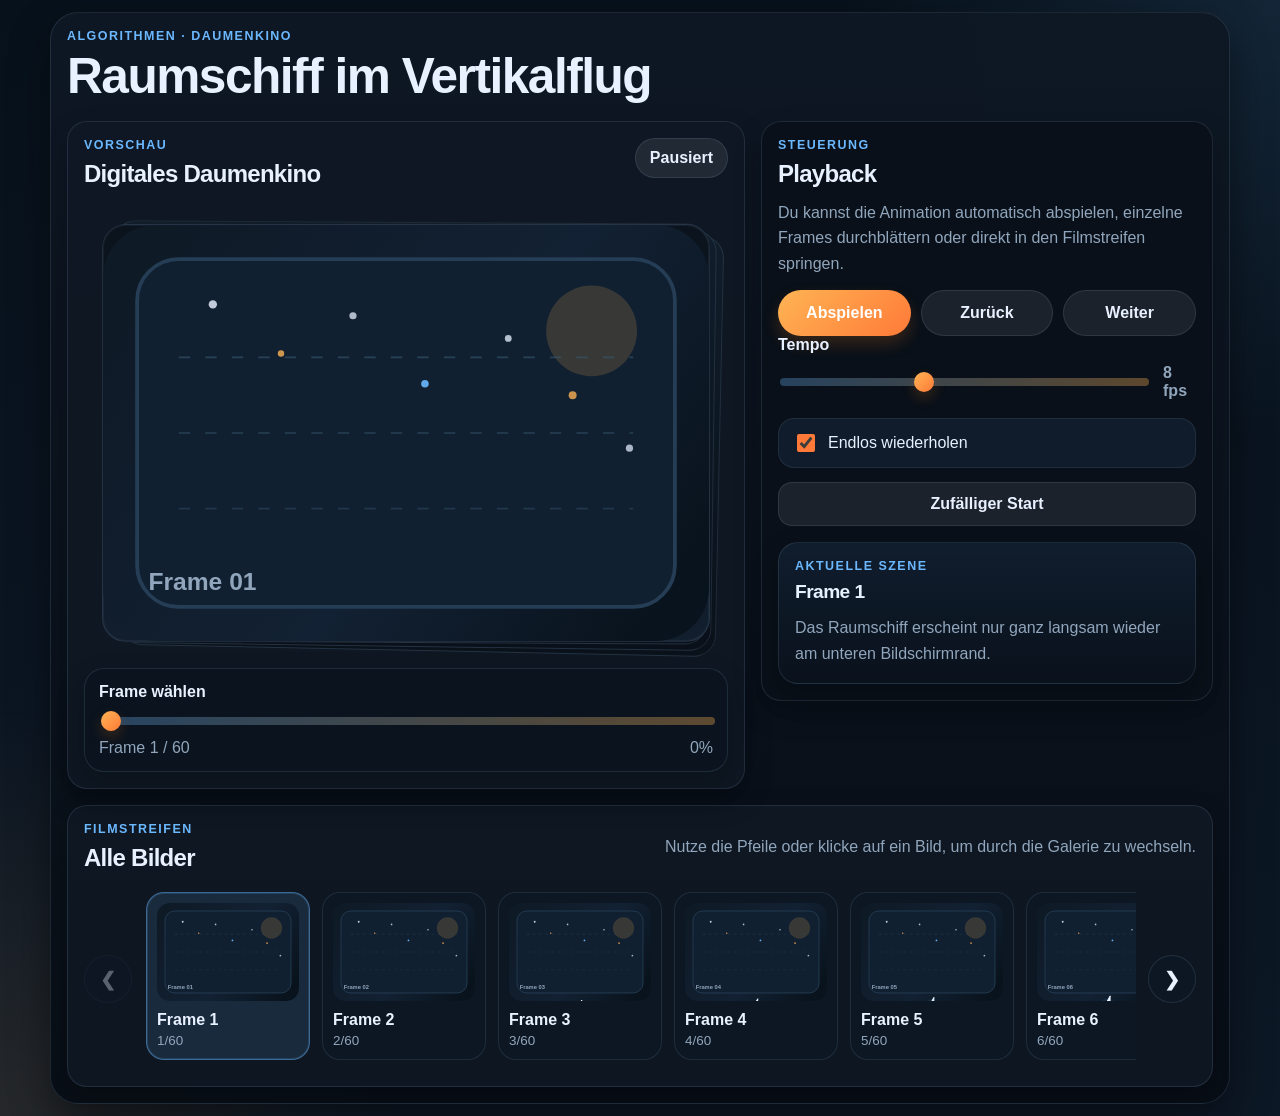
==== Algorithmen/Daumenkino/index.html @ 76a44354 "Daumenkino Raumschiff" ====
<!DOCTYPE html>
<html lang="de">
<head>
  <meta charset="UTF-8">
  <meta name="viewport" content="width=device-width, initial-scale=1.0">
  <title>Daumenkino Simulation</title>
  <link rel="stylesheet" href="styles.css">
</head>
<body>
  <main class="shell">
    <header class="hero">
      <div class="hero-copy">
        <p class="eyebrow">Algorithmen · Daumenkino</p>
        <h1>Raumschiff im Vertikalflug</h1>
      </div>
    </header>

    <section class="workspace">
      <article class="stage-card">
        <div class="section-heading">
          <div>
            <p class="section-label">Vorschau</p>
            <h2>Digitales Daumenkino</h2>
          </div>
          <div class="status-pill" id="statusPill">Pausiert</div>
        </div>

        <div class="flipbook">
          <div class="page-stack" aria-hidden="true">
            <span></span>
            <span></span>
            <span></span>
          </div>

          <div class="frame-shell">
            <img id="frameImage" src="assets/frames/frame-01.svg" alt="Frame 1 des Daumenkinos">
          </div>
        </div>

        <div class="scrubber-card">
          <label class="control-label" for="frameSlider">Frame wählen</label>
          <input class="range-slider" id="frameSlider" type="range" min="1" max="60" value="1">
          <div class="scrubber-meta">
            <span id="frameLabel">Frame 1 / 60</span>
            <span id="progressLabel">0%</span>
          </div>
        </div>
      </article>

      <aside class="control-card">
        <div class="section-heading compact">
          <div>
            <p class="section-label">Steuerung</p>
            <h2>Playback</h2>
          </div>
        </div>

        <p class="panel-copy">Du kannst die Animation automatisch abspielen, einzelne Frames durchblättern oder direkt in den Filmstreifen springen.</p>

        <div class="control-grid">
          <button class="action-button accent" id="playButton" type="button">Abspielen</button>
          <button class="action-button secondary" id="prevButton" type="button">Zurück</button>
          <button class="action-button secondary" id="nextButton" type="button">Weiter</button>
        </div>

        <label class="control-label" for="speedSlider">Tempo</label>
        <div class="speed-row">
          <input class="range-slider" id="speedSlider" type="range" min="3" max="16" value="8">
          <strong id="speedValue">8 fps</strong>
        </div>

        <label class="toggle-row" for="loopToggle">
          <input id="loopToggle" type="checkbox" checked>
          <span>Endlos wiederholen</span>
        </label>

        <button class="ghost-button" id="randomButton" type="button">Zufälliger Start</button>

        <div class="note-card">
          <p class="section-label">Aktuelle Szene</p>
          <h3 id="sceneTitle">Frame 1</h3>
          <p id="sceneDescription">Das Raumschiff erscheint nur ganz langsam wieder am unteren Bildschirmrand.</p>
        </div>
      </aside>
    </section>

    <section class="strip-card">
      <div class="section-heading compact">
        <div>
          <p class="section-label">Filmstreifen</p>
          <h2>Alle Bilder</h2>
        </div>
        <p class="strip-copy">Nutze die Pfeile oder klicke auf ein Bild, um durch die Galerie zu wechseln.</p>
      </div>

      <div class="gallery-strip">
        <button class="gallery-arrow" id="galleryPrevButton" type="button" aria-label="Vorheriges Bild">&#10094;</button>
        <div class="thumbnail-viewport">
          <div class="thumbnail-strip" id="thumbnailStrip" aria-label="Daumenkino Frames"></div>
        </div>
        <button class="gallery-arrow" id="galleryNextButton" type="button" aria-label="Nächstes Bild">&#10095;</button>
      </div>
    </section>
  </main>

  <script src="script.js" defer></script>
</body>
</html>
---- Algorithmen/Daumenkino/styles.css ----
:root {
  color-scheme: dark;
  --bg-top: #07111b;
  --bg-bottom: #0d1826;
  --panel: rgba(15, 24, 36, 0.94);
  --panel-strong: rgba(10, 17, 26, 0.98);
  --ink: #e8f1ff;
  --muted: #91a6bc;
  --accent: #ffb454;
  --accent-strong: #ff7a38;
  --target: #6bb8ff;
  --target-strong: #2d73b9;
  --grid: #37536a;
  --grid-strong: #88a6c0;
  --card-border: rgba(136, 170, 201, 0.16);
  --shadow: 0 18px 42px rgba(0, 0, 0, 0.42);
  --surface-soft: #132132;
  --surface-strong: #0d1723;
  --surface-input: #0f1a27;
  --radius-xl: 28px;
  --radius-lg: 20px;
  --radius-md: 14px;
}

* {
  box-sizing: border-box;
}

html {
  scroll-behavior: smooth;
}

body {
  margin: 0;
  min-height: 100vh;
  font-family: "Avenir Next", "Trebuchet MS", "Segoe UI", sans-serif;
  color: var(--ink);
  background:
    radial-gradient(circle at top right, rgba(107, 184, 255, 0.12), transparent 26%),
    radial-gradient(circle at bottom left, rgba(255, 180, 84, 0.1), transparent 24%),
    linear-gradient(180deg, var(--bg-top), var(--bg-bottom));
}

.shell {
  width: min(1180px, calc(100% - 24px));
  margin: 12px auto;
  padding: 16px;
  border-radius: var(--radius-xl);
  background: linear-gradient(180deg, rgba(14, 24, 36, 0.96), rgba(8, 14, 22, 0.96));
  border: 1px solid var(--card-border);
  box-shadow: var(--shadow);
  backdrop-filter: blur(8px);
}

.hero,
.workspace,
.strip-card {
  animation: rise 340ms ease;
}

.hero {
  display: flex;
  align-items: center;
  justify-content: space-between;
  gap: 18px;
  margin-bottom: 18px;
}

.hero-copy {
  max-width: 720px;
}

.eyebrow,
.section-label {
  margin: 0 0 8px;
  color: var(--target);
  text-transform: uppercase;
  letter-spacing: 0.12em;
  font-size: 0.78rem;
  font-weight: 800;
}

.hero h1,
.section-heading h2,
.note-card h3 {
  margin: 0;
  letter-spacing: -0.03em;
}

.hero h1 {
  font-size: clamp(2rem, 4vw, 3.1rem);
  line-height: 1.04;
}

.hero-text,
.panel-copy,
.strip-copy,
#sceneDescription {
  margin: 12px 0 0;
  color: var(--muted);
  line-height: 1.6;
}

.hero-stats {
  display: flex;
  flex-wrap: wrap;
  gap: 12px;
}

.stat-chip,
.stage-card,
.control-card,
.strip-card,
.scrubber-card,
.note-card {
  border-radius: var(--radius-lg);
  background: var(--panel);
  border: 1px solid var(--card-border);
  box-shadow: 0 12px 28px rgba(0, 0, 0, 0.22);
}

.stat-chip {
  min-width: 120px;
  padding: 16px 18px;
  text-align: left;
}

.stat-chip strong {
  display: block;
  font-size: 1.25rem;
}

.stat-chip span {
  color: var(--muted);
  font-size: 0.92rem;
}

.workspace {
  display: grid;
  grid-template-columns: minmax(0, 1.2fr) minmax(320px, 0.8fr);
  gap: 16px;
  align-items: start;
}

.stage-card,
.control-card,
.strip-card {
  padding: 16px;
}

.control-card {
  background: var(--panel-strong);
}

.section-heading {
  display: flex;
  align-items: start;
  justify-content: space-between;
  gap: 12px;
}

.section-heading.compact {
  margin-bottom: 12px;
}

.status-pill {
  padding: 10px 14px;
  border-radius: 999px;
  background: rgba(255, 255, 255, 0.08);
  border: 1px solid rgba(136, 170, 201, 0.16);
  font-weight: 800;
  color: var(--ink);
}

.status-pill.playing {
  color: #fff;
  background: linear-gradient(135deg, var(--accent), var(--accent-strong));
  box-shadow: 0 8px 16px rgba(212, 111, 21, 0.2);
}

.flipbook {
  position: relative;
  margin-top: 18px;
  padding: 18px 18px 8px;
}

.page-stack {
  position: absolute;
  inset: 12px 24px 12px 24px;
}

.page-stack span {
  position: absolute;
  inset: 0;
  border-radius: 22px;
  background: linear-gradient(180deg, rgba(17, 29, 43, 0.95), rgba(10, 17, 26, 0.95));
  border: 1px solid rgba(136, 170, 201, 0.16);
}

.page-stack span:nth-child(1) {
  transform: translate(16px, 12px) rotate(1.2deg);
}

.page-stack span:nth-child(2) {
  transform: translate(10px, 8px) rotate(0.8deg);
}

.page-stack span:nth-child(3) {
  transform: translate(4px, 4px) rotate(0.3deg);
}

.frame-shell {
  position: relative;
  z-index: 1;
  overflow: hidden;
  border-radius: 24px;
  background: linear-gradient(180deg, rgba(11, 19, 29, 0.98), rgba(18, 31, 46, 0.98));
  border: 1px solid rgba(136, 170, 201, 0.16);
  box-shadow: inset 0 0 0 1px rgba(136, 170, 201, 0.08);
}

.frame-shell img {
  display: block;
  width: 100%;
  height: auto;
  aspect-ratio: 16 / 11;
  object-fit: cover;
}

.scrubber-card {
  margin-top: 18px;
  padding: 14px;
  background: rgba(9, 19, 29, 0.7);
}

.control-label {
  display: block;
  margin-bottom: 10px;
  font-weight: 800;
}

.range-slider {
  width: 100%;
  appearance: none;
  height: 8px;
  border-radius: 999px;
  background: linear-gradient(90deg, rgba(107, 184, 255, 0.3), rgba(255, 180, 84, 0.34));
  outline: none;
}

.range-slider::-webkit-slider-thumb {
  appearance: none;
  width: 20px;
  height: 20px;
  border-radius: 50%;
  border: 0;
  background: linear-gradient(135deg, var(--accent), var(--accent-strong));
  box-shadow: 0 6px 14px rgba(212, 111, 21, 0.24);
  cursor: pointer;
}

.range-slider::-moz-range-thumb {
  width: 20px;
  height: 20px;
  border-radius: 50%;
  border: 0;
  background: linear-gradient(135deg, var(--accent), var(--accent-strong));
  box-shadow: 0 6px 14px rgba(212, 111, 21, 0.24);
  cursor: pointer;
}

.scrubber-meta,
.speed-row {
  display: flex;
  align-items: center;
  justify-content: space-between;
  gap: 12px;
  margin-top: 10px;
  color: var(--muted);
}

.control-grid {
  display: grid;
  grid-template-columns: repeat(3, minmax(0, 1fr));
  gap: 10px;
  margin-top: 14px;
}

.action-button,
.ghost-button,
.thumbnail-button {
  border: 0;
  font: inherit;
  cursor: pointer;
  transition: transform 140ms ease, box-shadow 140ms ease, background 140ms ease, border-color 140ms ease;
}

.action-button:hover,
.ghost-button:hover,
.thumbnail-button:hover {
  transform: translateY(-1px);
}

.action-button {
  padding: 13px 14px;
  border-radius: 999px;
  font-weight: 800;
}

.action-button.accent {
  color: #fff;
  background: linear-gradient(135deg, var(--accent), var(--accent-strong));
  box-shadow: 0 8px 16px rgba(212, 111, 21, 0.22);
}

.action-button.secondary,
.ghost-button {
  color: var(--ink);
  background: rgba(255, 255, 255, 0.08);
  border: 1px solid rgba(136, 170, 201, 0.16);
}

.ghost-button {
  width: 100%;
  margin-top: 14px;
  padding: 12px 14px;
  border-radius: 14px;
  font-weight: 700;
}

.toggle-row {
  display: flex;
  align-items: center;
  gap: 10px;
  margin-top: 18px;
  padding: 12px 14px;
  border-radius: 16px;
  background: rgba(18, 31, 46, 0.9);
  border: 1px solid rgba(136, 170, 201, 0.12);
  cursor: pointer;
}

.toggle-row input {
  inline-size: 18px;
  block-size: 18px;
  accent-color: var(--accent-strong);
}

.note-card {
  margin-top: 16px;
  padding: 16px;
  background: linear-gradient(180deg, rgba(17, 31, 47, 0.95), rgba(10, 18, 28, 0.95));
}

.note-card h3 {
  margin-top: 4px;
  font-size: 1.2rem;
}

.strip-card {
  margin-top: 16px;
}

.gallery-strip {
  display: grid;
  grid-template-columns: auto minmax(0, 1fr) auto;
  gap: 12px;
  align-items: center;
  margin-top: 16px;
}

.thumbnail-viewport {
  min-width: 0;
  overflow: hidden;
}

.thumbnail-strip {
  display: flex;
  gap: 12px;
  overflow-x: auto;
  padding: 4px 2px 10px;
  scroll-behavior: smooth;
  scroll-snap-type: x proximity;
  scrollbar-width: none;
}

.thumbnail-strip::-webkit-scrollbar {
  display: none;
}

.gallery-arrow {
  display: inline-flex;
  align-items: center;
  justify-content: center;
  width: 48px;
  height: 48px;
  border: 1px solid rgba(136, 170, 201, 0.16);
  border-radius: 999px;
  background: rgba(14, 24, 36, 0.92);
  color: var(--ink);
  font: inherit;
  font-size: 1.2rem;
  font-weight: 800;
  cursor: pointer;
  transition: transform 140ms ease, background 140ms ease, border-color 140ms ease, opacity 140ms ease;
}

.gallery-arrow:hover {
  transform: translateY(-1px);
  background: rgba(107, 184, 255, 0.12);
  border-color: rgba(107, 184, 255, 0.3);
}

.gallery-arrow:disabled {
  opacity: 0.35;
  cursor: not-allowed;
  transform: none;
}

.thumbnail-button {
  flex: 0 0 clamp(136px, 16vw, 164px);
  padding: 10px;
  border-radius: 18px;
  text-align: left;
  background: rgba(14, 24, 36, 0.92);
  border: 1px solid rgba(136, 170, 201, 0.14);
  scroll-snap-align: center;
}

.thumbnail-button.active {
  background: rgba(107, 184, 255, 0.12);
  border-color: rgba(107, 184, 255, 0.45);
  box-shadow: inset 0 0 0 1px rgba(107, 184, 255, 0.16);
}

.thumbnail-button img {
  display: block;
  width: 100%;
  height: auto;
  border-radius: 12px;
  margin-bottom: 10px;
}

.thumbnail-button strong {
  display: block;
  margin-bottom: 2px;
  color: var(--ink);
}

.thumbnail-button span {
  color: var(--muted);
  font-size: 0.84rem;
}

@keyframes rise {
  from {
    opacity: 0;
    transform: translateY(8px);
  }

  to {
    opacity: 1;
    transform: translateY(0);
  }
}

@media (max-width: 1024px) {
  .workspace {
    grid-template-columns: 1fr;
  }
}

@media (max-width: 760px) {
  .shell {
    width: min(100%, calc(100% - 16px));
    margin: 8px auto 12px;
    padding: 14px;
    border-radius: 22px;
  }

  .hero {
    flex-direction: column;
    align-items: stretch;
  }

  .hero-stats {
    display: grid;
    grid-template-columns: repeat(3, minmax(0, 1fr));
  }

  .control-grid {
    grid-template-columns: 1fr;
  }

  .gallery-strip {
    grid-template-columns: 40px minmax(0, 1fr) 40px;
    gap: 8px;
  }

  .gallery-arrow {
    width: 40px;
    height: 40px;
  }
}

@media (max-width: 520px) {
  .hero-stats {
    grid-template-columns: 1fr;
  }

  .section-heading,
  .scrubber-meta,
  .speed-row {
    flex-direction: column;
    align-items: start;
  }
}
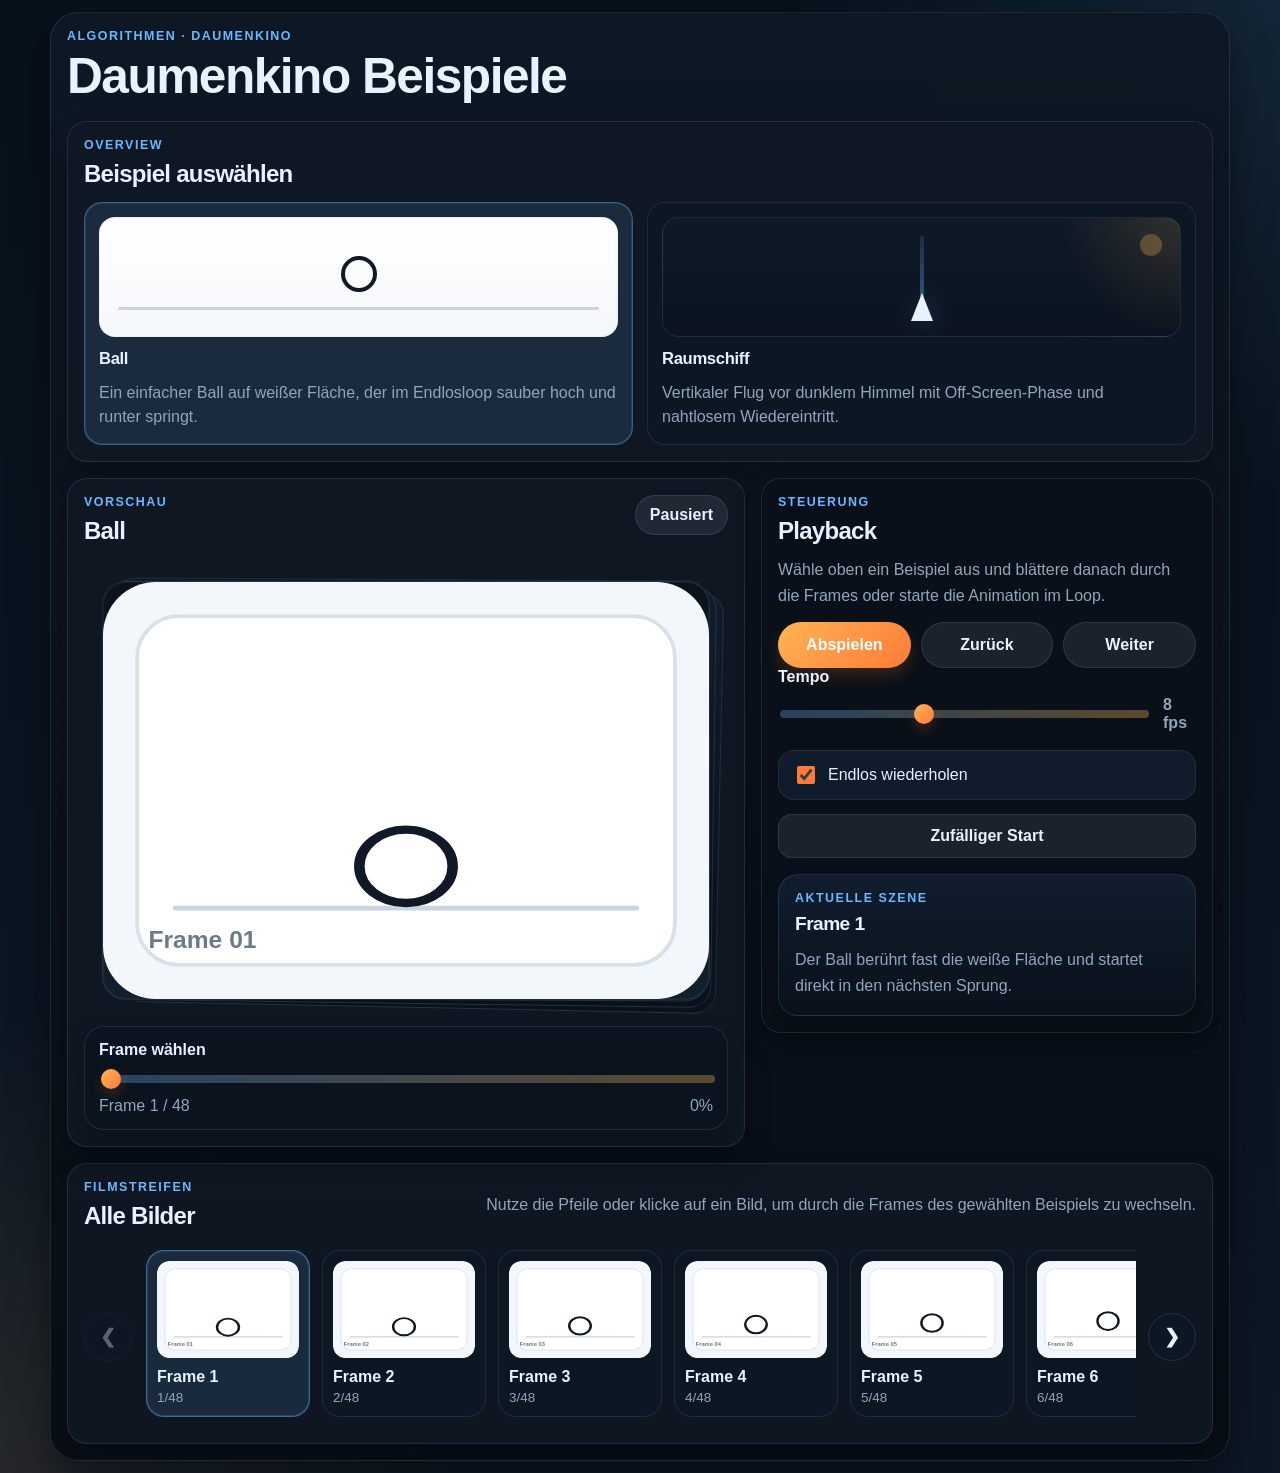
==== commit e131088f: "Kugel als Daumenkino Beispiel" ====
--- a/Algorithmen/Daumenkino/index.html
+++ b/Algorithmen/Daumenkino/index.html
@@ -3,7 +3,7 @@
 <head>
   <meta charset="UTF-8">
   <meta name="viewport" content="width=device-width, initial-scale=1.0">
-  <title>Daumenkino Simulation</title>
+  <title>Daumenkino Beispiele</title>
   <link rel="stylesheet" href="styles.css">
 </head>
 <body>
@@ -11,16 +11,46 @@
     <header class="hero">
       <div class="hero-copy">
         <p class="eyebrow">Algorithmen · Daumenkino</p>
-        <h1>Raumschiff im Vertikalflug</h1>
+        <h1>Daumenkino Beispiele</h1>
       </div>
     </header>
+
+    <section class="overview-card">
+      <div class="section-heading compact">
+        <div>
+          <p class="section-label">Overview</p>
+          <h2>Beispiel auswählen</h2>
+        </div>
+      </div>
+
+      <div class="example-grid" id="exampleGrid" aria-label="Daumenkino Beispiele">
+        <button class="example-card active" type="button" data-example="ball">
+          <div class="example-preview example-preview-ball" aria-hidden="true">
+            <span class="preview-ground"></span>
+            <span class="preview-ball"></span>
+          </div>
+          <strong>Ball</strong>
+          <span>Ein einfacher Ball auf weißer Fläche, der im Endlosloop sauber hoch und runter springt.</span>
+        </button>
+
+        <button class="example-card" type="button" data-example="spaceship">
+          <div class="example-preview example-preview-spaceship" aria-hidden="true">
+            <span class="preview-sun"></span>
+            <span class="preview-flight-path"></span>
+            <span class="preview-spaceship"></span>
+          </div>
+          <strong>Raumschiff</strong>
+          <span>Vertikaler Flug vor dunklem Himmel mit Off-Screen-Phase und nahtlosem Wiedereintritt.</span>
+        </button>
+      </div>
+    </section>
 
     <section class="workspace">
       <article class="stage-card">
         <div class="section-heading">
           <div>
             <p class="section-label">Vorschau</p>
-            <h2>Digitales Daumenkino</h2>
+            <h2 id="playerTitle">Ball</h2>
           </div>
           <div class="status-pill" id="statusPill">Pausiert</div>
         </div>
@@ -55,7 +85,7 @@
           </div>
         </div>
 
-        <p class="panel-copy">Du kannst die Animation automatisch abspielen, einzelne Frames durchblättern oder direkt in den Filmstreifen springen.</p>
+        <p class="panel-copy">Wähle oben ein Beispiel aus und blättere danach durch die Frames oder starte die Animation im Loop.</p>
 
         <div class="control-grid">
           <button class="action-button accent" id="playButton" type="button">Abspielen</button>
@@ -79,7 +109,7 @@
         <div class="note-card">
           <p class="section-label">Aktuelle Szene</p>
           <h3 id="sceneTitle">Frame 1</h3>
-          <p id="sceneDescription">Das Raumschiff erscheint nur ganz langsam wieder am unteren Bildschirmrand.</p>
+          <p id="sceneDescription">Der Ball berührt fast die weiße Fläche und startet direkt in den nächsten Sprung.</p>
         </div>
       </aside>
     </section>
@@ -90,7 +120,7 @@
           <p class="section-label">Filmstreifen</p>
           <h2>Alle Bilder</h2>
         </div>
-        <p class="strip-copy">Nutze die Pfeile oder klicke auf ein Bild, um durch die Galerie zu wechseln.</p>
+        <p class="strip-copy">Nutze die Pfeile oder klicke auf ein Bild, um durch die Frames des gewählten Beispiels zu wechseln.</p>
       </div>
 
       <div class="gallery-strip">
--- a/Algorithmen/Daumenkino/styles.css
+++ b/Algorithmen/Daumenkino/styles.css
@@ -53,6 +53,7 @@
 }
 
 .hero,
+.overview-card,
 .workspace,
 .strip-card {
   animation: rise 340ms ease;
@@ -68,6 +69,13 @@
 
 .hero-copy {
   max-width: 720px;
+}
+
+.overview-card,
+.stage-card,
+.control-card,
+.strip-card {
+  padding: 16px;
 }
 
 .eyebrow,
@@ -108,6 +116,7 @@
 }
 
 .stat-chip,
+.overview-card,
 .stage-card,
 .control-card,
 .strip-card,
@@ -135,17 +144,132 @@
   font-size: 0.92rem;
 }
 
+.overview-card {
+  margin-bottom: 16px;
+}
+
+.example-grid {
+  display: grid;
+  grid-template-columns: repeat(2, minmax(0, 1fr));
+  gap: 14px;
+  margin-top: 14px;
+}
+
+.example-card {
+  display: grid;
+  gap: 12px;
+  padding: 14px;
+  text-align: left;
+  border: 1px solid rgba(136, 170, 201, 0.14);
+  border-radius: 18px;
+  background: rgba(14, 24, 36, 0.92);
+  color: var(--ink);
+  font: inherit;
+  cursor: pointer;
+  transition: transform 140ms ease, background 140ms ease, border-color 140ms ease, box-shadow 140ms ease;
+}
+
+.example-card:hover {
+  transform: translateY(-1px);
+}
+
+.example-card.active {
+  background: rgba(107, 184, 255, 0.12);
+  border-color: rgba(107, 184, 255, 0.38);
+  box-shadow: inset 0 0 0 1px rgba(107, 184, 255, 0.14);
+}
+
+.example-card strong {
+  font-size: 1.04rem;
+  letter-spacing: -0.02em;
+}
+
+.example-card span {
+  color: var(--muted);
+  line-height: 1.55;
+}
+
+.example-preview {
+  position: relative;
+  min-height: 120px;
+  overflow: hidden;
+  border-radius: 16px;
+  border: 1px solid rgba(136, 170, 201, 0.14);
+}
+
+.example-preview-spaceship {
+  background:
+    radial-gradient(circle at top right, rgba(255, 180, 84, 0.14), transparent 22%),
+    linear-gradient(180deg, #0f1a27, #0b1320);
+}
+
+.preview-sun,
+.preview-flight-path,
+.preview-spaceship,
+.preview-ground,
+.preview-ball {
+  position: absolute;
+  display: block;
+}
+
+.preview-sun {
+  top: 16px;
+  right: 18px;
+  width: 22px;
+  height: 22px;
+  border-radius: 50%;
+  background: rgba(255, 180, 84, 0.28);
+}
+
+.preview-flight-path {
+  left: calc(50% - 2px);
+  top: 18px;
+  width: 4px;
+  height: 80px;
+  border-radius: 999px;
+  background: linear-gradient(180deg, rgba(107, 184, 255, 0.14), rgba(107, 184, 255, 0.45));
+}
+
+.preview-spaceship {
+  left: 50%;
+  bottom: 18px;
+  width: 0;
+  height: 0;
+  border-top: 11px solid transparent;
+  border-bottom: 11px solid transparent;
+  border-left: 28px solid #e8f1ff;
+  transform: translateX(-50%) rotate(-90deg);
+  filter: drop-shadow(0 4px 10px rgba(107, 184, 255, 0.18));
+}
+
+.example-preview-ball {
+  background: linear-gradient(180deg, #ffffff, #f4f7fb);
+}
+
+.preview-ground {
+  left: 18px;
+  right: 18px;
+  bottom: 26px;
+  height: 3px;
+  border-radius: 999px;
+  background: #cbd5e1;
+}
+
+.preview-ball {
+  left: calc(50% - 18px);
+  bottom: 44px;
+  width: 36px;
+  height: 36px;
+  border-radius: 50%;
+  border: 4px solid #111827;
+  background: transparent;
+}
+
 .workspace {
   display: grid;
   grid-template-columns: minmax(0, 1.2fr) minmax(320px, 0.8fr);
   gap: 16px;
   align-items: start;
-}
-
-.stage-card,
-.control-card,
-.strip-card {
-  padding: 16px;
 }
 
 .control-card {
@@ -465,6 +589,10 @@
 }
 
 @media (max-width: 1024px) {
+  .example-grid {
+    grid-template-columns: 1fr;
+  }
+
   .workspace {
     grid-template-columns: 1fr;
   }
@@ -483,11 +611,6 @@
     align-items: stretch;
   }
 
-  .hero-stats {
-    display: grid;
-    grid-template-columns: repeat(3, minmax(0, 1fr));
-  }
-
   .control-grid {
     grid-template-columns: 1fr;
   }
@@ -504,10 +627,6 @@
 }
 
 @media (max-width: 520px) {
-  .hero-stats {
-    grid-template-columns: 1fr;
-  }
-
   .section-heading,
   .scrubber-meta,
   .speed-row {
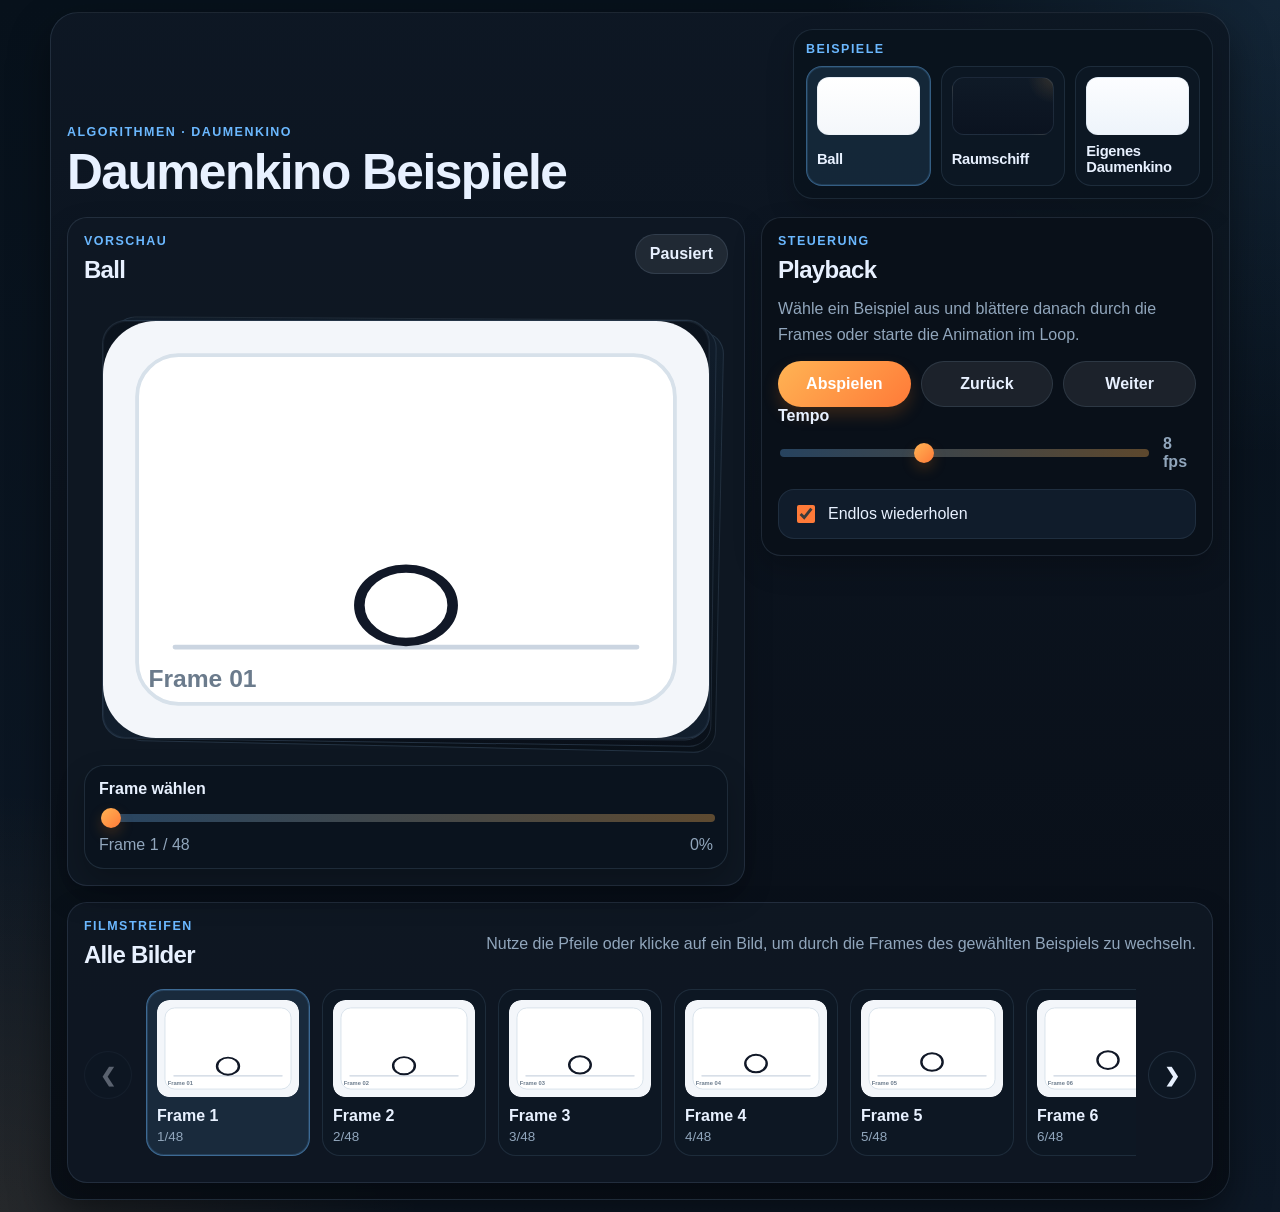
==== commit e43acfb1: "gif export eigenes Daumenkino" ====
--- a/Algorithmen/Daumenkino/index.html
+++ b/Algorithmen/Daumenkino/index.html
@@ -13,17 +13,10 @@
         <p class="eyebrow">Algorithmen · Daumenkino</p>
         <h1>Daumenkino Beispiele</h1>
       </div>
-    </header>
 
-    <section class="overview-card">
-      <div class="section-heading compact">
-        <div>
-          <p class="section-label">Overview</p>
-          <h2>Beispiel auswählen</h2>
-        </div>
-      </div>
-
-      <div class="example-grid" id="exampleGrid" aria-label="Daumenkino Beispiele">
+      <div class="hero-selector">
+        <p class="section-label">Beispiele</p>
+        <div class="example-grid example-grid-compact" id="exampleGrid" aria-label="Daumenkino Beispiele">
         <button class="example-card active" type="button" data-example="ball">
           <div class="example-preview example-preview-ball" aria-hidden="true">
             <span class="preview-ground"></span>
@@ -42,8 +35,19 @@
           <strong>Raumschiff</strong>
           <span>Vertikaler Flug vor dunklem Himmel mit Off-Screen-Phase und nahtlosem Wiedereintritt.</span>
         </button>
+
+        <button class="example-card" type="button" data-example="custom">
+          <div class="example-preview example-preview-custom" aria-hidden="true">
+            <span class="preview-custom-sheet"></span>
+            <span class="preview-custom-onion"></span>
+            <span class="preview-custom-stroke"></span>
+          </div>
+          <strong>Eigenes Daumenkino</strong>
+          <span>Zeichne deine eigenen Frames mit drei Farben, Radierer und transparenter Vorlage des letzten gespeicherten Bildes.</span>
+        </button>
+        </div>
       </div>
-    </section>
+    </header>
 
     <section class="workspace">
       <article class="stage-card">
@@ -85,7 +89,7 @@
           </div>
         </div>
 
-        <p class="panel-copy">Wähle oben ein Beispiel aus und blättere danach durch die Frames oder starte die Animation im Loop.</p>
+        <p class="panel-copy">Wähle ein Beispiel aus und blättere danach durch die Frames oder starte die Animation im Loop.</p>
 
         <div class="control-grid">
           <button class="action-button accent" id="playButton" type="button">Abspielen</button>
@@ -104,12 +108,51 @@
           <span>Endlos wiederholen</span>
         </label>
 
-        <button class="ghost-button" id="randomButton" type="button">Zufälliger Start</button>
+        <div class="custom-editor-card" id="customEditorCard" hidden>
+          <div class="section-heading compact">
+            <div>
+              <p class="section-label">Editor</p>
+              <h2>Eigenes Daumenkino</h2>
+            </div>
+            <div class="custom-meta" id="customFrameCount">0 Frames</div>
+          </div>
 
-        <div class="note-card">
-          <p class="section-label">Aktuelle Szene</p>
-          <h3 id="sceneTitle">Frame 1</h3>
-          <p id="sceneDescription">Der Ball berührt fast die weiße Fläche und startet direkt in den nächsten Sprung.</p>
+          <p class="panel-copy">Zeichne einen Frame, speichere ihn ab und starte direkt den nächsten. Der letzte gespeicherte Frame erscheint mit 25% Transparenz im Hintergrund.</p>
+
+          <div class="editor-surface">
+            <div class="editor-stack">
+              <canvas id="onionCanvas" width="320" height="220" aria-hidden="true"></canvas>
+              <canvas id="drawCanvas" width="320" height="220" aria-label="Zeichenfläche für eigenes Daumenkino"></canvas>
+            </div>
+          </div>
+
+          <div class="tool-palette" id="customToolPalette" aria-label="Werkzeuge">
+            <button class="tool-button active" type="button" data-tool="ink">
+              <span class="tool-swatch swatch-dark"></span>
+              Schwarz
+            </button>
+            <button class="tool-button" type="button" data-tool="blue">
+              <span class="tool-swatch swatch-blue"></span>
+              Blau
+            </button>
+            <button class="tool-button" type="button" data-tool="orange">
+              <span class="tool-swatch swatch-orange"></span>
+              Orange
+            </button>
+            <button class="tool-button" type="button" data-tool="erase">
+              <span class="tool-swatch swatch-erase"></span>
+              Radierer
+            </button>
+          </div>
+
+          <div class="custom-action-row">
+            <button class="action-button accent" id="saveCustomFrameButton" type="button">Frame speichern</button>
+            <button class="action-button secondary" id="downloadCustomGifButton" type="button">Als GIF herunterladen</button>
+            <button class="action-button secondary" id="clearCustomFrameButton" type="button">Zeichnung löschen</button>
+            <button class="action-button secondary" id="resetCustomFramesButton" type="button">Alles verwerfen</button>
+          </div>
+
+          <p class="mini-note" id="customEditorHint">Noch kein Frame gespeichert. Zeichne deinen ersten Frame und speichere ihn ab.</p>
         </div>
       </aside>
     </section>
--- a/Algorithmen/Daumenkino/styles.css
+++ b/Algorithmen/Daumenkino/styles.css
@@ -53,7 +53,6 @@
 }
 
 .hero,
-.overview-card,
 .workspace,
 .strip-card {
   animation: rise 340ms ease;
@@ -61,17 +60,31 @@
 
 .hero {
   display: flex;
-  align-items: center;
+  align-items: flex-end;
   justify-content: space-between;
   gap: 18px;
   margin-bottom: 18px;
 }
 
 .hero-copy {
-  max-width: 720px;
-}
-
-.overview-card,
+  flex: 1 1 auto;
+  max-width: 620px;
+}
+
+.hero-selector {
+  flex: 0 1 420px;
+  width: min(100%, 420px);
+  padding: 12px;
+  border-radius: var(--radius-lg);
+  background: rgba(9, 19, 29, 0.72);
+  border: 1px solid rgba(136, 170, 201, 0.14);
+  box-shadow: 0 12px 28px rgba(0, 0, 0, 0.18);
+}
+
+.hero-selector .section-label {
+  margin-bottom: 10px;
+}
+
 .stage-card,
 .control-card,
 .strip-card {
@@ -89,8 +102,7 @@
 }
 
 .hero h1,
-.section-heading h2,
-.note-card h3 {
+.section-heading h2 {
   margin: 0;
   letter-spacing: -0.03em;
 }
@@ -102,8 +114,7 @@
 
 .hero-text,
 .panel-copy,
-.strip-copy,
-#sceneDescription {
+.strip-copy {
   margin: 12px 0 0;
   color: var(--muted);
   line-height: 1.6;
@@ -116,12 +127,10 @@
 }
 
 .stat-chip,
-.overview-card,
 .stage-card,
 .control-card,
 .strip-card,
-.scrubber-card,
-.note-card {
+.scrubber-card {
   border-radius: var(--radius-lg);
   background: var(--panel);
   border: 1px solid var(--card-border);
@@ -144,15 +153,17 @@
   font-size: 0.92rem;
 }
 
-.overview-card {
-  margin-bottom: 16px;
-}
-
 .example-grid {
   display: grid;
-  grid-template-columns: repeat(2, minmax(0, 1fr));
+  grid-template-columns: repeat(auto-fit, minmax(220px, 1fr));
   gap: 14px;
   margin-top: 14px;
+}
+
+.example-grid-compact {
+  grid-template-columns: repeat(3, minmax(0, 1fr));
+  gap: 10px;
+  margin-top: 0;
 }
 
 .example-card {
@@ -189,6 +200,20 @@
   line-height: 1.55;
 }
 
+.hero-selector .example-card {
+  gap: 8px;
+  padding: 10px;
+  border-radius: 16px;
+}
+
+.hero-selector .example-card strong {
+  font-size: 0.92rem;
+}
+
+.hero-selector .example-card span {
+  display: none;
+}
+
 .example-preview {
   position: relative;
   min-height: 120px;
@@ -246,6 +271,15 @@
   background: linear-gradient(180deg, #ffffff, #f4f7fb);
 }
 
+.example-preview-custom {
+  background: linear-gradient(180deg, #fcfdff, #eef4fb);
+}
+
+.hero-selector .example-preview {
+  min-height: 58px;
+  border-radius: 12px;
+}
+
 .preview-ground {
   left: 18px;
   right: 18px;
@@ -263,6 +297,88 @@
   border-radius: 50%;
   border: 4px solid #111827;
   background: transparent;
+}
+
+.preview-custom-sheet {
+  inset: 14px 18px;
+  border-radius: 14px;
+  background: #ffffff;
+  border: 1px solid #d7e1ea;
+}
+
+.preview-custom-onion {
+  left: 44px;
+  top: 34px;
+  width: 56px;
+  height: 32px;
+  border-radius: 50%;
+  border: 4px solid rgba(107, 123, 140, 0.22);
+}
+
+.preview-custom-stroke {
+  left: 98px;
+  top: 40px;
+  width: 92px;
+  height: 24px;
+  border-bottom: 4px solid #111827;
+  border-left: 4px solid #111827;
+  border-radius: 0 0 0 18px;
+  transform: rotate(-8deg);
+}
+
+.hero-selector .preview-ground {
+  left: 12px;
+  right: 12px;
+  bottom: 12px;
+}
+
+.hero-selector .preview-ball {
+  left: calc(50% - 11px);
+  bottom: 18px;
+  width: 22px;
+  height: 22px;
+  border-width: 3px;
+}
+
+.hero-selector .preview-sun {
+  top: 8px;
+  right: 10px;
+  width: 12px;
+  height: 12px;
+}
+
+.hero-selector .preview-flight-path {
+  top: 8px;
+  width: 3px;
+  height: 38px;
+}
+
+.hero-selector .preview-spaceship {
+  bottom: 8px;
+  border-top-width: 7px;
+  border-bottom-width: 7px;
+  border-left-width: 18px;
+}
+
+.hero-selector .preview-custom-sheet {
+  inset: 8px 10px;
+}
+
+.hero-selector .preview-custom-onion {
+  left: 22px;
+  top: 18px;
+  width: 28px;
+  height: 16px;
+  border-width: 3px;
+}
+
+.hero-selector .preview-custom-stroke {
+  left: 50px;
+  top: 20px;
+  width: 42px;
+  height: 12px;
+  border-bottom-width: 3px;
+  border-left-width: 3px;
 }
 
 .workspace {
@@ -411,7 +527,6 @@
 }
 
 .action-button,
-.ghost-button,
 .thumbnail-button {
   border: 0;
   font: inherit;
@@ -420,7 +535,6 @@
 }
 
 .action-button:hover,
-.ghost-button:hover,
 .thumbnail-button:hover {
   transform: translateY(-1px);
 }
@@ -437,19 +551,10 @@
   box-shadow: 0 8px 16px rgba(212, 111, 21, 0.22);
 }
 
-.action-button.secondary,
-.ghost-button {
+.action-button.secondary {
   color: var(--ink);
   background: rgba(255, 255, 255, 0.08);
   border: 1px solid rgba(136, 170, 201, 0.16);
-}
-
-.ghost-button {
-  width: 100%;
-  margin-top: 14px;
-  padding: 12px 14px;
-  border-radius: 14px;
-  font-weight: 700;
 }
 
 .toggle-row {
@@ -470,15 +575,126 @@
   accent-color: var(--accent-strong);
 }
 
-.note-card {
+.custom-editor-card {
   margin-top: 16px;
   padding: 16px;
+  border-radius: var(--radius-lg);
   background: linear-gradient(180deg, rgba(17, 31, 47, 0.95), rgba(10, 18, 28, 0.95));
-}
-
-.note-card h3 {
-  margin-top: 4px;
-  font-size: 1.2rem;
+  border: 1px solid rgba(136, 170, 201, 0.12);
+}
+
+.custom-meta {
+  padding: 10px 12px;
+  border-radius: 999px;
+  background: rgba(255, 255, 255, 0.08);
+  border: 1px solid rgba(136, 170, 201, 0.16);
+  color: var(--ink);
+  font-size: 0.9rem;
+  font-weight: 800;
+}
+
+.editor-surface {
+  margin-top: 14px;
+  padding: 10px;
+  border-radius: 18px;
+  background: rgba(9, 19, 29, 0.65);
+  border: 1px solid rgba(136, 170, 201, 0.12);
+}
+
+.editor-stack {
+  position: relative;
+  width: 100%;
+  aspect-ratio: 16 / 11;
+  overflow: hidden;
+  border-radius: 16px;
+  background: #ffffff;
+  box-shadow: inset 0 0 0 1px rgba(215, 225, 234, 0.9);
+}
+
+.editor-stack canvas {
+  position: absolute;
+  inset: 0;
+  width: 100%;
+  height: 100%;
+  display: block;
+}
+
+#onionCanvas {
+  pointer-events: none;
+}
+
+#drawCanvas {
+  cursor: crosshair;
+  touch-action: none;
+}
+
+.tool-palette {
+  display: flex;
+  flex-wrap: wrap;
+  gap: 10px;
+  margin-top: 14px;
+}
+
+.tool-button {
+  display: inline-flex;
+  align-items: center;
+  gap: 8px;
+  padding: 10px 12px;
+  border-radius: 999px;
+  border: 1px solid rgba(136, 170, 201, 0.16);
+  background: rgba(255, 255, 255, 0.08);
+  color: var(--ink);
+  font: inherit;
+  font-weight: 700;
+  cursor: pointer;
+  transition: transform 140ms ease, background 140ms ease, border-color 140ms ease;
+}
+
+.tool-button:hover {
+  transform: translateY(-1px);
+}
+
+.tool-button.active {
+  background: rgba(107, 184, 255, 0.12);
+  border-color: rgba(107, 184, 255, 0.36);
+}
+
+.tool-swatch {
+  width: 16px;
+  height: 16px;
+  border-radius: 50%;
+  display: inline-block;
+}
+
+.swatch-dark {
+  background: #111827;
+}
+
+.swatch-blue {
+  background: #2563eb;
+}
+
+.swatch-orange {
+  background: #f97316;
+}
+
+.swatch-erase {
+  border: 2px solid #e8f1ff;
+  border-radius: 4px;
+  background: linear-gradient(135deg, transparent 42%, #e8f1ff 42%, #e8f1ff 58%, transparent 58%);
+}
+
+.custom-action-row {
+  display: grid;
+  grid-template-columns: repeat(auto-fit, minmax(150px, 1fr));
+  gap: 10px;
+  margin-top: 14px;
+}
+
+.mini-note {
+  margin: 10px 0 0;
+  color: var(--muted);
+  line-height: 1.5;
 }
 
 .strip-card {
@@ -510,6 +726,15 @@
 
 .thumbnail-strip::-webkit-scrollbar {
   display: none;
+}
+
+.thumbnail-empty {
+  min-width: 100%;
+  padding: 18px;
+  border-radius: 16px;
+  border: 1px dashed rgba(136, 170, 201, 0.2);
+  background: rgba(14, 24, 36, 0.66);
+  color: var(--muted);
 }
 
 .gallery-arrow {
@@ -589,10 +814,6 @@
 }
 
 @media (max-width: 1024px) {
-  .example-grid {
-    grid-template-columns: 1fr;
-  }
-
   .workspace {
     grid-template-columns: 1fr;
   }
@@ -611,7 +832,19 @@
     align-items: stretch;
   }
 
+  .hero-selector {
+    width: 100%;
+  }
+
+  .example-grid-compact {
+    grid-template-columns: repeat(2, minmax(0, 1fr));
+  }
+
   .control-grid {
+    grid-template-columns: 1fr;
+  }
+
+  .custom-action-row {
     grid-template-columns: 1fr;
   }
 
@@ -627,6 +860,10 @@
 }
 
 @media (max-width: 520px) {
+  .example-grid-compact {
+    grid-template-columns: 1fr;
+  }
+
   .section-heading,
   .scrubber-meta,
   .speed-row {
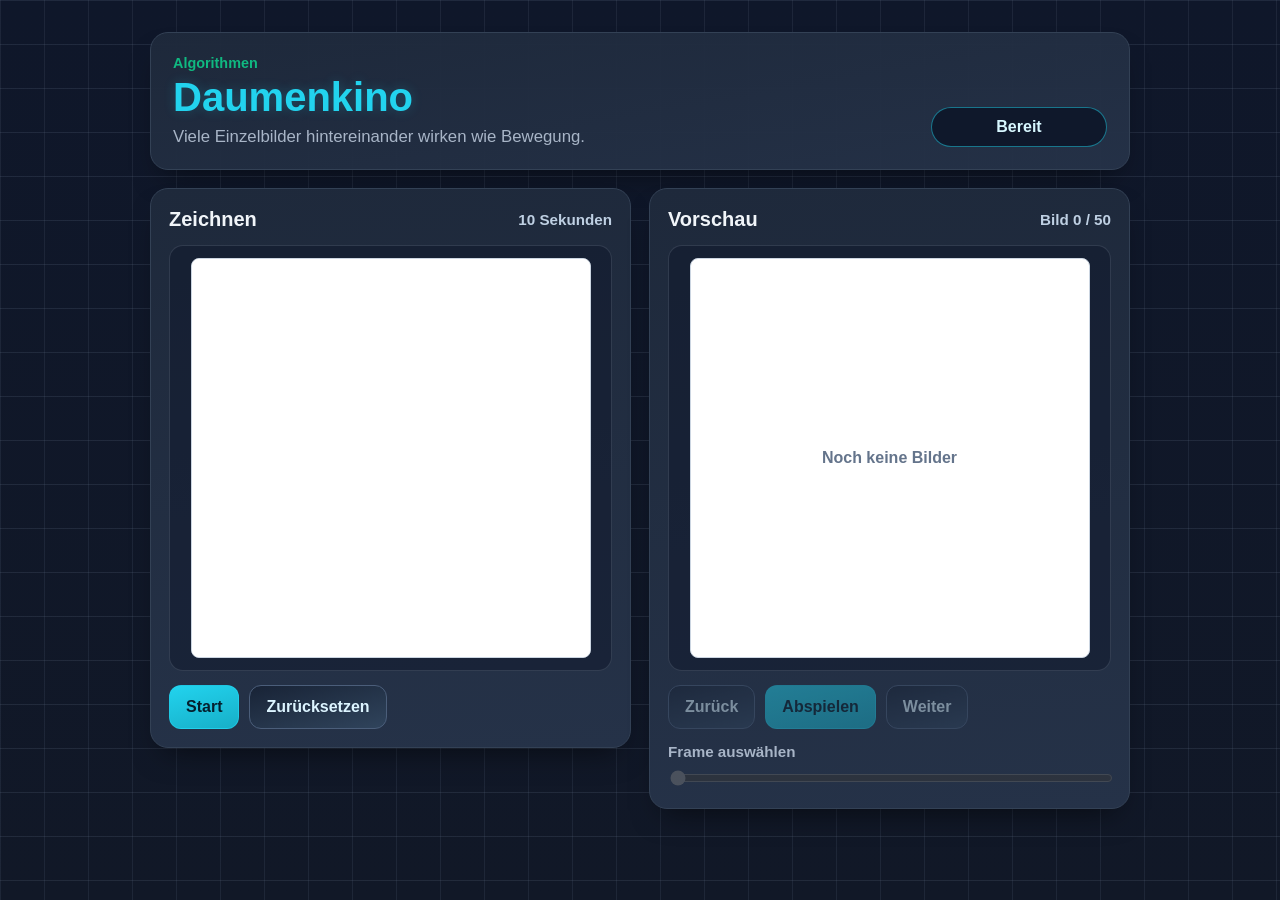
==== commit 41ef55d0: "Guter Zwischenstand" ====
--- a/Algorithmen/Daumenkino/index.html
+++ b/Algorithmen/Daumenkino/index.html
@@ -3,179 +3,61 @@
 <head>
   <meta charset="UTF-8">
   <meta name="viewport" content="width=device-width, initial-scale=1.0">
-  <title>Daumenkino Beispiele</title>
-  <link rel="stylesheet" href="styles.css">
+  <title>Daumenkino</title>
+  <link rel="stylesheet" href="style.css">
+  <script src="script.js" defer></script>
 </head>
 <body>
-  <main class="shell">
-    <header class="hero">
-      <div class="hero-copy">
-        <p class="eyebrow">Algorithmen · Daumenkino</p>
-        <h1>Daumenkino Beispiele</h1>
+  <main class="app-shell">
+    <header class="app-header">
+      <div>
+        <p class="eyebrow">Algorithmen</p>
+        <h1>Daumenkino</h1>
+        <p class="intro">Viele Einzelbilder hintereinander wirken wie Bewegung.</p>
       </div>
-
-      <div class="hero-selector">
-        <p class="section-label">Beispiele</p>
-        <div class="example-grid example-grid-compact" id="exampleGrid" aria-label="Daumenkino Beispiele">
-        <button class="example-card active" type="button" data-example="ball">
-          <div class="example-preview example-preview-ball" aria-hidden="true">
-            <span class="preview-ground"></span>
-            <span class="preview-ball"></span>
-          </div>
-          <strong>Ball</strong>
-          <span>Ein einfacher Ball auf weißer Fläche, der im Endlosloop sauber hoch und runter springt.</span>
-        </button>
-
-        <button class="example-card" type="button" data-example="spaceship">
-          <div class="example-preview example-preview-spaceship" aria-hidden="true">
-            <span class="preview-sun"></span>
-            <span class="preview-flight-path"></span>
-            <span class="preview-spaceship"></span>
-          </div>
-          <strong>Raumschiff</strong>
-          <span>Vertikaler Flug vor dunklem Himmel mit Off-Screen-Phase und nahtlosem Wiedereintritt.</span>
-        </button>
-
-        <button class="example-card" type="button" data-example="custom">
-          <div class="example-preview example-preview-custom" aria-hidden="true">
-            <span class="preview-custom-sheet"></span>
-            <span class="preview-custom-onion"></span>
-            <span class="preview-custom-stroke"></span>
-          </div>
-          <strong>Eigenes Daumenkino</strong>
-          <span>Zeichne deine eigenen Frames mit drei Farben, Radierer und transparenter Vorlage des letzten gespeicherten Bildes.</span>
-        </button>
-        </div>
-      </div>
+      <p id="recordingStatus" class="status-pill" aria-live="polite">Bereit</p>
     </header>
 
-    <section class="workspace">
-      <article class="stage-card">
-        <div class="section-heading">
-          <div>
-            <p class="section-label">Vorschau</p>
-            <h2 id="playerTitle">Ball</h2>
-          </div>
-          <div class="status-pill" id="statusPill">Pausiert</div>
+    <section class="workspace" aria-label="Zeichenbereich und Frame-Vorschau">
+      <section class="panel" aria-labelledby="drawTitle">
+        <div class="panel-heading">
+          <h2 id="drawTitle">Zeichnen</h2>
+          <span class="hint">10 Sekunden</span>
         </div>
 
-        <div class="flipbook">
-          <div class="page-stack" aria-hidden="true">
-            <span></span>
-            <span></span>
-            <span></span>
-          </div>
+        <div class="canvas-wrap">
+          <canvas id="drawingCanvas" width="400" height="400" aria-label="Zeichenfläche"></canvas>
+        </div>
 
-          <div class="frame-shell">
-            <img id="frameImage" src="assets/frames/frame-01.svg" alt="Frame 1 des Daumenkinos">
+        <div class="button-row">
+          <button id="startButton" class="button button-primary" type="button">Start</button>
+          <button id="resetButton" class="button button-secondary" type="button">Zurücksetzen</button>
+        </div>
+      </section>
+
+      <section class="panel" aria-labelledby="previewTitle">
+        <div class="panel-heading">
+          <h2 id="previewTitle">Vorschau</h2>
+          <span id="frameCounter" class="hint">Bild 0 / 50</span>
+        </div>
+
+        <div class="preview-wrap">
+          <div class="preview-stage" aria-live="polite">
+            <img id="framePreview" alt="Aktueller Frame der Diashow">
+            <p id="previewPlaceholder">Noch keine Bilder</p>
           </div>
         </div>
 
-        <div class="scrubber-card">
-          <label class="control-label" for="frameSlider">Frame wählen</label>
-          <input class="range-slider" id="frameSlider" type="range" min="1" max="60" value="1">
-          <div class="scrubber-meta">
-            <span id="frameLabel">Frame 1 / 60</span>
-            <span id="progressLabel">0%</span>
-          </div>
-        </div>
-      </article>
-
-      <aside class="control-card">
-        <div class="section-heading compact">
-          <div>
-            <p class="section-label">Steuerung</p>
-            <h2>Playback</h2>
-          </div>
+        <div class="slideshow-controls" aria-label="Steuerung der Diashow">
+          <button id="prevButton" class="button button-secondary" type="button">Zurück</button>
+          <button id="playButton" class="button button-primary" type="button">Abspielen</button>
+          <button id="nextButton" class="button button-secondary" type="button">Weiter</button>
         </div>
 
-        <p class="panel-copy">Wähle ein Beispiel aus und blättere danach durch die Frames oder starte die Animation im Loop.</p>
-
-        <div class="control-grid">
-          <button class="action-button accent" id="playButton" type="button">Abspielen</button>
-          <button class="action-button secondary" id="prevButton" type="button">Zurück</button>
-          <button class="action-button secondary" id="nextButton" type="button">Weiter</button>
-        </div>
-
-        <label class="control-label" for="speedSlider">Tempo</label>
-        <div class="speed-row">
-          <input class="range-slider" id="speedSlider" type="range" min="3" max="16" value="8">
-          <strong id="speedValue">8 fps</strong>
-        </div>
-
-        <label class="toggle-row" for="loopToggle">
-          <input id="loopToggle" type="checkbox" checked>
-          <span>Endlos wiederholen</span>
-        </label>
-
-        <div class="custom-editor-card" id="customEditorCard" hidden>
-          <div class="section-heading compact">
-            <div>
-              <p class="section-label">Editor</p>
-              <h2>Eigenes Daumenkino</h2>
-            </div>
-            <div class="custom-meta" id="customFrameCount">0 Frames</div>
-          </div>
-
-          <p class="panel-copy">Zeichne einen Frame, speichere ihn ab und starte direkt den nächsten. Der letzte gespeicherte Frame erscheint mit 25% Transparenz im Hintergrund.</p>
-
-          <div class="editor-surface">
-            <div class="editor-stack">
-              <canvas id="onionCanvas" width="320" height="220" aria-hidden="true"></canvas>
-              <canvas id="drawCanvas" width="320" height="220" aria-label="Zeichenfläche für eigenes Daumenkino"></canvas>
-            </div>
-          </div>
-
-          <div class="tool-palette" id="customToolPalette" aria-label="Werkzeuge">
-            <button class="tool-button active" type="button" data-tool="ink">
-              <span class="tool-swatch swatch-dark"></span>
-              Schwarz
-            </button>
-            <button class="tool-button" type="button" data-tool="blue">
-              <span class="tool-swatch swatch-blue"></span>
-              Blau
-            </button>
-            <button class="tool-button" type="button" data-tool="orange">
-              <span class="tool-swatch swatch-orange"></span>
-              Orange
-            </button>
-            <button class="tool-button" type="button" data-tool="erase">
-              <span class="tool-swatch swatch-erase"></span>
-              Radierer
-            </button>
-          </div>
-
-          <div class="custom-action-row">
-            <button class="action-button accent" id="saveCustomFrameButton" type="button">Frame speichern</button>
-            <button class="action-button secondary" id="downloadCustomGifButton" type="button">Als GIF herunterladen</button>
-            <button class="action-button secondary" id="clearCustomFrameButton" type="button">Zeichnung löschen</button>
-            <button class="action-button secondary" id="resetCustomFramesButton" type="button">Alles verwerfen</button>
-          </div>
-
-          <p class="mini-note" id="customEditorHint">Noch kein Frame gespeichert. Zeichne deinen ersten Frame und speichere ihn ab.</p>
-        </div>
-      </aside>
-    </section>
-
-    <section class="strip-card">
-      <div class="section-heading compact">
-        <div>
-          <p class="section-label">Filmstreifen</p>
-          <h2>Alle Bilder</h2>
-        </div>
-        <p class="strip-copy">Nutze die Pfeile oder klicke auf ein Bild, um durch die Frames des gewählten Beispiels zu wechseln.</p>
-      </div>
-
-      <div class="gallery-strip">
-        <button class="gallery-arrow" id="galleryPrevButton" type="button" aria-label="Vorheriges Bild">&#10094;</button>
-        <div class="thumbnail-viewport">
-          <div class="thumbnail-strip" id="thumbnailStrip" aria-label="Daumenkino Frames"></div>
-        </div>
-        <button class="gallery-arrow" id="galleryNextButton" type="button" aria-label="Nächstes Bild">&#10095;</button>
-      </div>
+        <label class="slider-label" for="frameSlider">Frame auswählen</label>
+        <input id="frameSlider" class="frame-slider" type="range" min="1" max="50" value="1" disabled>
+      </section>
     </section>
   </main>
-
-  <script src="script.js" defer></script>
 </body>
-</html>+</html>
--- a/Algorithmen/Daumenkino/style.css
+++ b/Algorithmen/Daumenkino/style.css
@@ -0,0 +1,261 @@
+:root {
+  color-scheme: dark;
+  --primary: #22d3ee;
+  --secondary: #10b981;
+  --accent: #fbbf24;
+  --bg: #0f172a;
+  --surface: #1e293b;
+  --surface-soft: #253248;
+  --text: #f1f5f9;
+  --muted: #a8b5c7;
+  --border: #334155;
+  --button-dark: #182336;
+  --button-light: #30445c;
+  --shadow: 0 16px 30px -14px rgba(0, 0, 0, 0.55);
+  --focus: 0 0 0 3px rgba(34, 211, 238, 0.3);
+}
+
+* {
+  box-sizing: border-box;
+}
+
+body {
+  margin: 0;
+  min-height: 100vh;
+  font-family: "Segoe UI", "Trebuchet MS", Verdana, sans-serif;
+  color: var(--text);
+  background-color: var(--bg);
+  background-image:
+    linear-gradient(rgba(100, 116, 139, 0.2) 1px, transparent 1px),
+    linear-gradient(90deg, rgba(100, 116, 139, 0.16) 1px, transparent 1px),
+    linear-gradient(180deg, #0f172a, #111827);
+  background-size: 44px 44px, 44px 44px, auto;
+}
+
+button,
+input {
+  font: inherit;
+}
+
+.app-shell {
+  width: min(980px, calc(100% - 32px));
+  margin: 0 auto;
+  padding: 32px 0;
+}
+
+.app-header {
+  display: flex;
+  align-items: flex-end;
+  justify-content: space-between;
+  gap: 18px;
+  margin-bottom: 18px;
+  padding: 22px;
+  border: 1px solid var(--border);
+  border-radius: 18px;
+  background: linear-gradient(170deg, rgba(30, 41, 59, 0.96), rgba(37, 50, 72, 0.95));
+  box-shadow: var(--shadow);
+}
+
+.eyebrow,
+.intro,
+h1,
+h2,
+.status-pill,
+.hint {
+  margin: 0;
+}
+
+.eyebrow {
+  color: var(--secondary);
+  font-size: 0.9rem;
+  font-weight: 700;
+}
+
+h1 {
+  margin-top: 4px;
+  font-size: 2.5rem;
+  line-height: 1.1;
+  color: var(--primary);
+  text-shadow: 0 0 12px rgba(34, 211, 238, 0.22);
+}
+
+h2 {
+  font-size: 1.25rem;
+  line-height: 1.2;
+}
+
+.intro {
+  margin-top: 8px;
+  color: var(--muted);
+  font-size: 1.05rem;
+}
+
+.status-pill {
+  min-width: 176px;
+  padding: 10px 14px;
+  border: 1px solid rgba(34, 211, 238, 0.5);
+  border-radius: 999px;
+  color: #d7f7ff;
+  background: rgba(15, 23, 42, 0.92);
+  font-weight: 700;
+  text-align: center;
+}
+
+.workspace {
+  display: grid;
+  grid-template-columns: repeat(2, minmax(0, 1fr));
+  gap: 18px;
+  align-items: start;
+}
+
+.panel {
+  padding: 18px;
+  border: 1px solid var(--border);
+  border-radius: 18px;
+  background: linear-gradient(175deg, var(--surface), var(--surface-soft));
+  box-shadow: var(--shadow);
+}
+
+.panel-heading {
+  display: flex;
+  align-items: center;
+  justify-content: space-between;
+  gap: 12px;
+  margin-bottom: 14px;
+}
+
+.hint {
+  color: #bfd0e3;
+  font-size: 0.95rem;
+  font-weight: 700;
+}
+
+.canvas-wrap,
+.preview-wrap {
+  display: flex;
+  justify-content: center;
+  overflow-x: auto;
+  padding: 12px;
+  border: 1px solid rgba(168, 181, 199, 0.18);
+  border-radius: 14px;
+  background: rgba(15, 23, 42, 0.5);
+}
+
+#drawingCanvas,
+.preview-stage {
+  width: 400px;
+  height: 400px;
+  flex: 0 0 auto;
+  border: 1px solid #cbd5e1;
+  border-radius: 8px;
+  background: #ffffff;
+}
+
+#drawingCanvas {
+  display: block;
+  cursor: not-allowed;
+  touch-action: none;
+}
+
+#drawingCanvas.recording {
+  cursor: crosshair;
+  box-shadow: 0 0 0 3px rgba(16, 185, 129, 0.34);
+}
+
+.preview-stage {
+  position: relative;
+  display: grid;
+  place-items: center;
+  overflow: hidden;
+}
+
+#framePreview {
+  display: none;
+  width: 400px;
+  height: 400px;
+  object-fit: contain;
+}
+
+#previewPlaceholder {
+  margin: 0;
+  color: #64748b;
+  font-size: 1rem;
+  font-weight: 700;
+}
+
+.button-row,
+.slideshow-controls {
+  display: flex;
+  flex-wrap: wrap;
+  gap: 10px;
+  margin-top: 14px;
+}
+
+.button {
+  min-height: 44px;
+  padding: 10px 16px;
+  border: 1px solid #4b5e7a;
+  border-radius: 12px;
+  color: #dcf4ff;
+  font-weight: 800;
+  cursor: pointer;
+  transition: transform 140ms ease, filter 140ms ease, border-color 140ms ease, opacity 140ms ease;
+}
+
+.button-primary {
+  color: #05202e;
+  border-color: rgba(34, 211, 238, 0.6);
+  background: linear-gradient(165deg, var(--primary), #17afc8);
+}
+
+.button-secondary {
+  background: linear-gradient(165deg, var(--button-dark), var(--button-light));
+}
+
+.button:hover:not(:disabled) {
+  transform: translateY(-1px);
+  filter: brightness(1.08);
+  border-color: rgba(34, 211, 238, 0.6);
+}
+
+.button:focus-visible,
+.frame-slider:focus-visible {
+  outline: none;
+  box-shadow: var(--focus);
+}
+
+.button:disabled,
+.frame-slider:disabled {
+  cursor: not-allowed;
+  opacity: 0.48;
+}
+
+.slider-label {
+  display: block;
+  margin-top: 14px;
+  margin-bottom: 8px;
+  color: var(--muted);
+  font-size: 0.95rem;
+  font-weight: 700;
+}
+
+.frame-slider {
+  width: 100%;
+  accent-color: var(--primary);
+  cursor: pointer;
+}
+
+@media (max-width: 940px) {
+  .app-header {
+    align-items: stretch;
+    flex-direction: column;
+  }
+
+  .status-pill {
+    width: fit-content;
+  }
+
+  .workspace {
+    grid-template-columns: 1fr;
+  }
+}
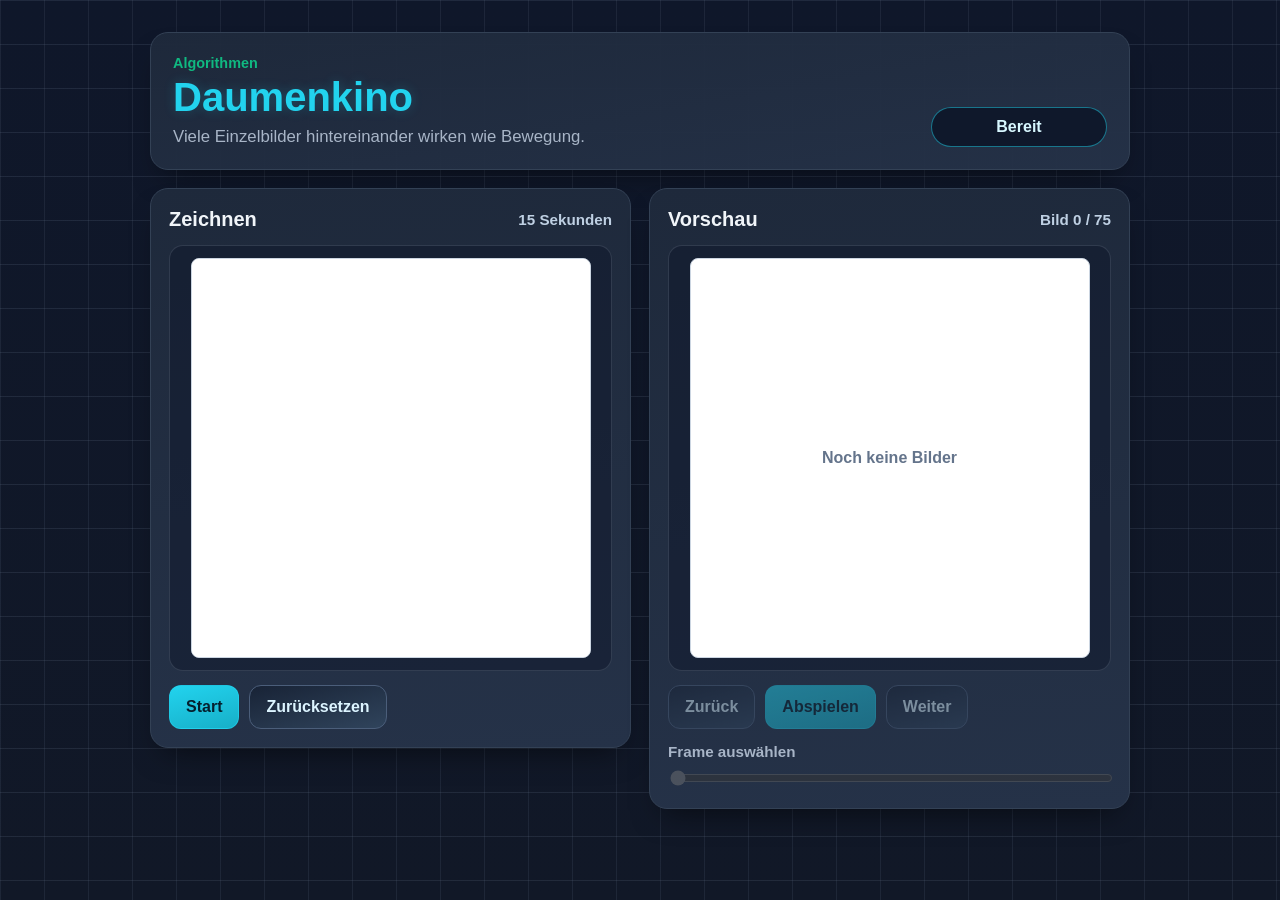
==== commit 9d15f1ef: "Daumenkino vorerst final" ====
--- a/Algorithmen/Daumenkino/index.html
+++ b/Algorithmen/Daumenkino/index.html
@@ -22,7 +22,7 @@
       <section class="panel" aria-labelledby="drawTitle">
         <div class="panel-heading">
           <h2 id="drawTitle">Zeichnen</h2>
-          <span class="hint">10 Sekunden</span>
+          <span class="hint">15 Sekunden</span>
         </div>
 
         <div class="canvas-wrap">
@@ -38,12 +38,12 @@
       <section class="panel" aria-labelledby="previewTitle">
         <div class="panel-heading">
           <h2 id="previewTitle">Vorschau</h2>
-          <span id="frameCounter" class="hint">Bild 0 / 50</span>
+          <span id="frameCounter" class="hint">Bild 0 / 75</span>
         </div>
 
         <div class="preview-wrap">
           <div class="preview-stage" aria-live="polite">
-            <img id="framePreview" alt="Aktueller Frame der Diashow">
+            <canvas id="framePreview" width="400" height="400" aria-label="Aktueller Frame der Diashow"></canvas>
             <p id="previewPlaceholder">Noch keine Bilder</p>
           </div>
         </div>
@@ -55,7 +55,7 @@
         </div>
 
         <label class="slider-label" for="frameSlider">Frame auswählen</label>
-        <input id="frameSlider" class="frame-slider" type="range" min="1" max="50" value="1" disabled>
+        <input id="frameSlider" class="frame-slider" type="range" min="1" max="75" value="1" disabled>
       </section>
     </section>
   </main>
--- a/Algorithmen/Daumenkino/style.css
+++ b/Algorithmen/Daumenkino/style.css
@@ -173,7 +173,7 @@
   display: none;
   width: 400px;
   height: 400px;
-  object-fit: contain;
+  background: #ffffff;
 }
 
 #previewPlaceholder {
